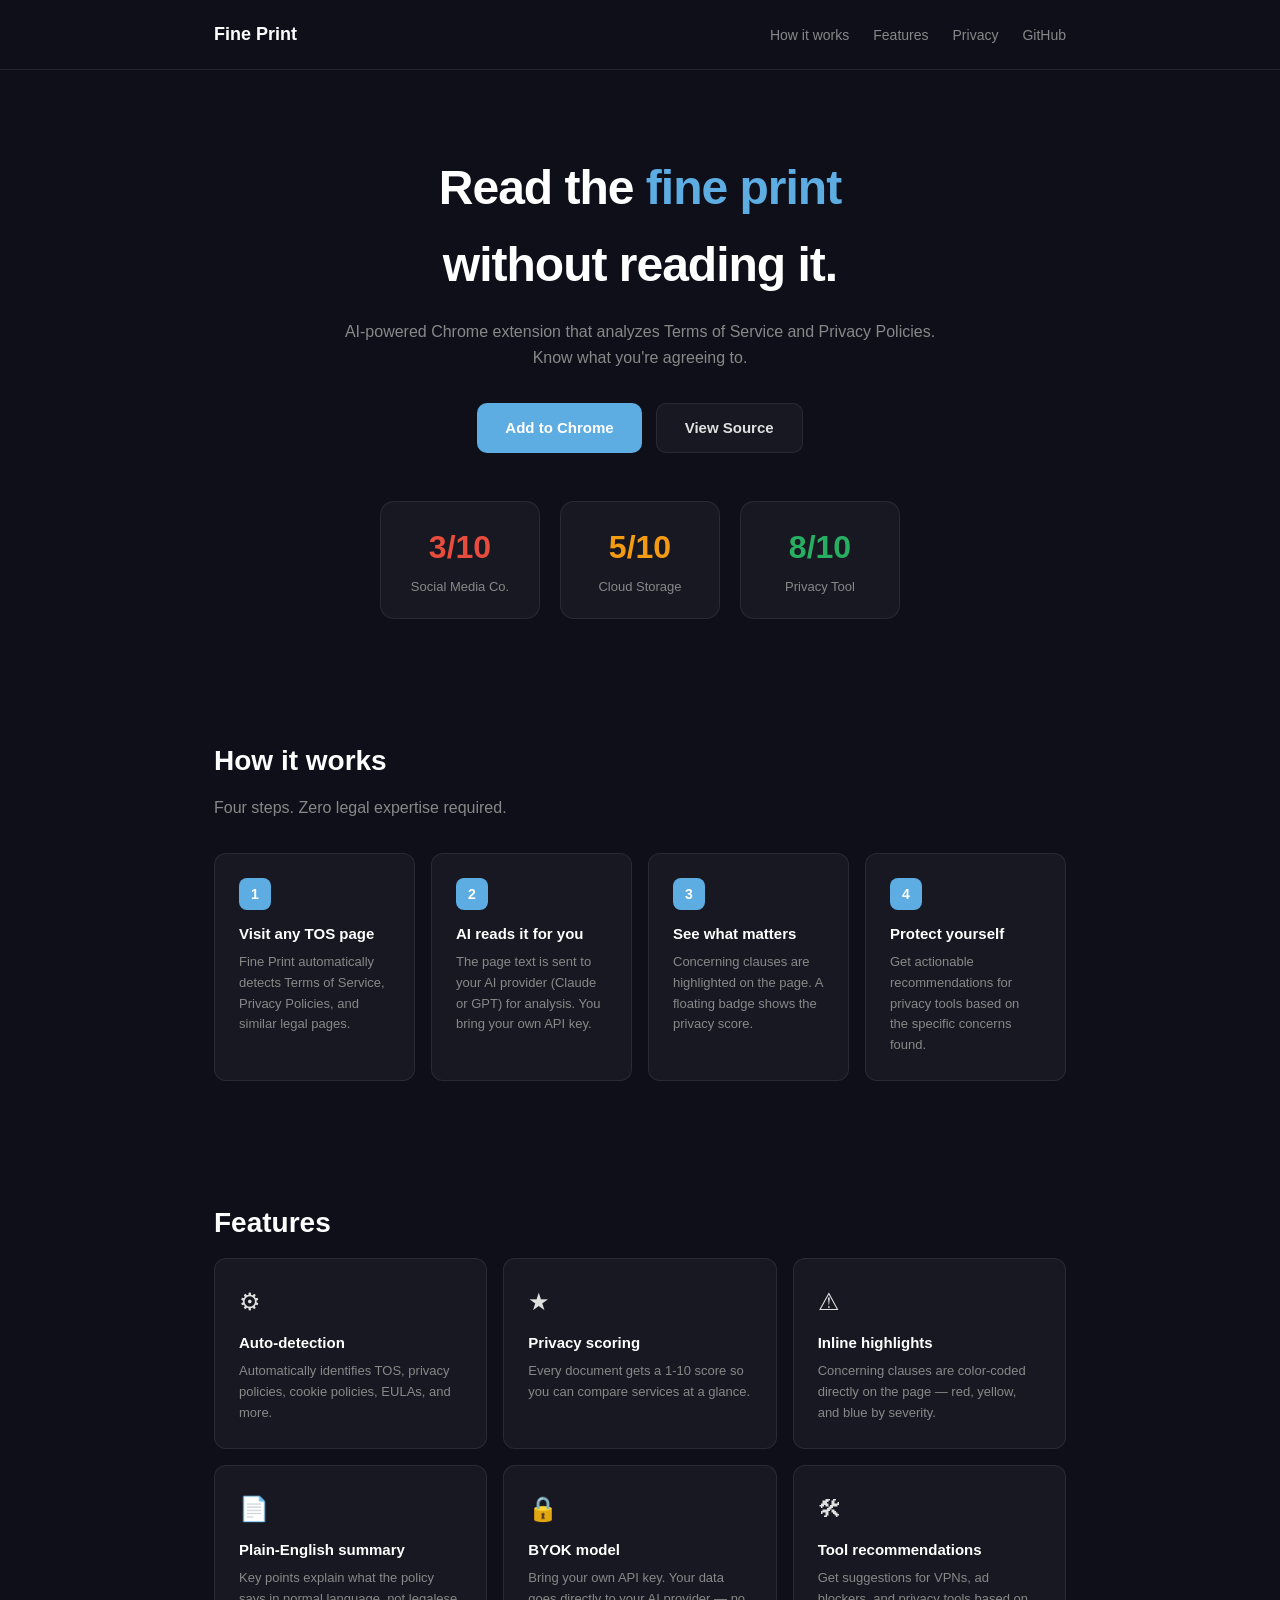
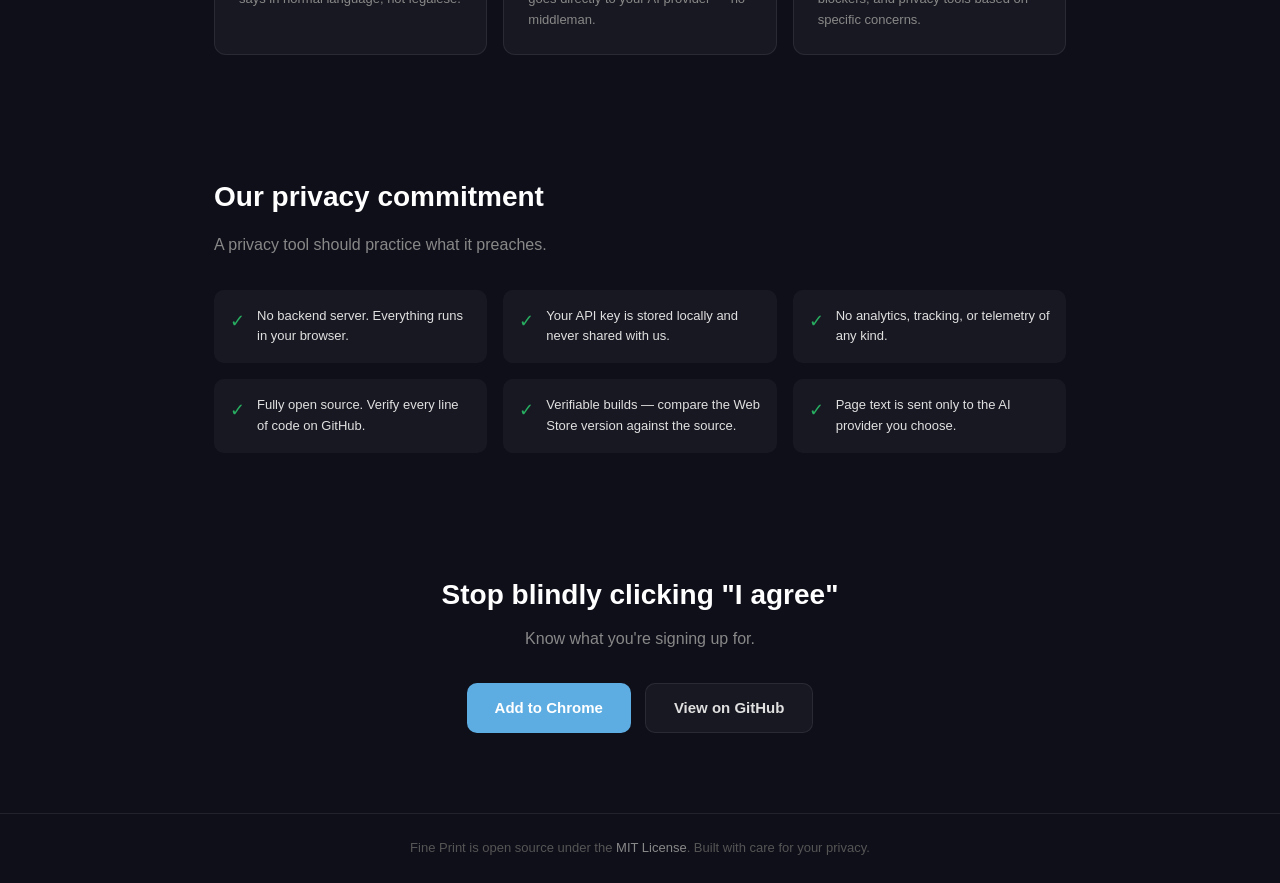
==== docs/index.html @ f0d0cf6c "Add landing page for GitHub Pages Single-page site with hero, how it works, features, privacy commit" ====
<!DOCTYPE html>
<html lang="en">
<head>
  <meta charset="UTF-8">
  <meta name="viewport" content="width=device-width, initial-scale=1.0">
  <title>Fine Print — AI-Powered TOS & Privacy Policy Analyzer</title>
  <meta name="description" content="Chrome extension that reads Terms of Service and Privacy Policies for you. Highlights concerns, scores privacy, and recommends protection tools.">
  <style>
    * { margin: 0; padding: 0; box-sizing: border-box; }

    :root {
      --bg: #0f0f1a;
      --surface: rgba(255, 255, 255, 0.04);
      --border: rgba(255, 255, 255, 0.08);
      --text: #e0e0e0;
      --text-muted: #888;
      --accent: #5dade2;
      --accent-hover: #4a9cd6;
      --red: #e74c3c;
      --yellow: #f39c12;
      --green: #27ae60;
    }

    body {
      font-family: -apple-system, BlinkMacSystemFont, 'Segoe UI', Roboto, sans-serif;
      background: var(--bg);
      color: var(--text);
      line-height: 1.6;
      -webkit-font-smoothing: antialiased;
    }

    .container {
      max-width: 900px;
      margin: 0 auto;
      padding: 0 24px;
    }

    /* Nav */
    nav {
      padding: 20px 0;
      border-bottom: 1px solid var(--border);
    }

    nav .container {
      display: flex;
      justify-content: space-between;
      align-items: center;
    }

    .nav-brand {
      font-size: 18px;
      font-weight: 700;
      color: #fff;
      text-decoration: none;
    }

    .nav-links {
      display: flex;
      gap: 24px;
      list-style: none;
    }

    .nav-links a {
      color: var(--text-muted);
      text-decoration: none;
      font-size: 14px;
      transition: color 0.15s;
    }

    .nav-links a:hover { color: #fff; }

    /* Hero */
    .hero {
      padding: 80px 0 60px;
      text-align: center;
    }

    .hero h1 {
      font-size: 48px;
      font-weight: 800;
      color: #fff;
      margin-bottom: 16px;
      letter-spacing: -1px;
    }

    .hero h1 span { color: var(--accent); }

    .hero p {
      font-size: 20px;
      color: var(--text-muted);
      max-width: 600px;
      margin: 0 auto 32px;
    }

    .hero-buttons {
      display: flex;
      gap: 14px;
      justify-content: center;
      flex-wrap: wrap;
    }

    .btn {
      display: inline-flex;
      align-items: center;
      gap: 8px;
      padding: 12px 28px;
      border-radius: 10px;
      font-size: 15px;
      font-weight: 600;
      text-decoration: none;
      transition: background 0.15s, transform 0.1s;
    }

    .btn:active { transform: scale(0.97); }

    .btn-primary {
      background: var(--accent);
      color: #fff;
    }

    .btn-primary:hover { background: var(--accent-hover); }

    .btn-secondary {
      background: var(--surface);
      color: var(--text);
      border: 1px solid var(--border);
    }

    .btn-secondary:hover {
      background: rgba(255, 255, 255, 0.08);
    }

    /* Score demo */
    .score-demo {
      display: flex;
      justify-content: center;
      gap: 20px;
      margin-top: 48px;
      flex-wrap: wrap;
    }

    .score-card {
      background: var(--surface);
      border: 1px solid var(--border);
      border-radius: 14px;
      padding: 20px 28px;
      text-align: center;
      min-width: 160px;
    }

    .score-card .score {
      font-size: 32px;
      font-weight: 800;
      margin-bottom: 4px;
    }

    .score-card .label {
      font-size: 13px;
      color: var(--text-muted);
    }

    /* Sections */
    section {
      padding: 60px 0;
    }

    section h2 {
      font-size: 28px;
      font-weight: 700;
      color: #fff;
      margin-bottom: 12px;
    }

    section > .container > p {
      color: var(--text-muted);
      margin-bottom: 32px;
      font-size: 16px;
    }

    /* How it works */
    .steps {
      display: grid;
      grid-template-columns: repeat(auto-fit, minmax(200px, 1fr));
      gap: 16px;
    }

    .step {
      background: var(--surface);
      border: 1px solid var(--border);
      border-radius: 12px;
      padding: 24px;
    }

    .step-number {
      width: 32px;
      height: 32px;
      border-radius: 8px;
      background: var(--accent);
      color: #fff;
      display: flex;
      align-items: center;
      justify-content: center;
      font-weight: 700;
      font-size: 14px;
      margin-bottom: 12px;
    }

    .step h3 {
      font-size: 15px;
      font-weight: 600;
      color: #fff;
      margin-bottom: 6px;
    }

    .step p {
      font-size: 13px;
      color: var(--text-muted);
    }

    /* Features */
    .features {
      display: grid;
      grid-template-columns: repeat(auto-fit, minmax(250px, 1fr));
      gap: 16px;
    }

    .feature {
      background: var(--surface);
      border: 1px solid var(--border);
      border-radius: 12px;
      padding: 24px;
    }

    .feature-icon {
      font-size: 24px;
      margin-bottom: 10px;
    }

    .feature h3 {
      font-size: 15px;
      font-weight: 600;
      color: #fff;
      margin-bottom: 6px;
    }

    .feature p {
      font-size: 13px;
      color: var(--text-muted);
    }

    /* Privacy section */
    .privacy-grid {
      display: grid;
      grid-template-columns: repeat(auto-fit, minmax(220px, 1fr));
      gap: 16px;
    }

    .privacy-item {
      display: flex;
      align-items: flex-start;
      gap: 12px;
      padding: 16px;
      background: var(--surface);
      border-radius: 10px;
    }

    .privacy-check {
      color: var(--green);
      font-size: 18px;
      flex-shrink: 0;
      margin-top: 1px;
    }

    .privacy-item p {
      font-size: 13px;
      color: var(--text);
    }

    /* CTA */
    .cta {
      text-align: center;
      padding: 60px 0 80px;
    }

    .cta h2 {
      margin-bottom: 8px;
    }

    .cta p {
      color: var(--text-muted);
      margin-bottom: 24px;
    }

    /* Footer */
    footer {
      padding: 24px 0;
      border-top: 1px solid var(--border);
      text-align: center;
    }

    footer p {
      font-size: 13px;
      color: #555;
    }

    footer a {
      color: var(--text-muted);
      text-decoration: none;
    }

    footer a:hover { color: var(--accent); }

    /* Responsive */
    @media (max-width: 600px) {
      .hero h1 { font-size: 32px; }
      .hero p { font-size: 16px; }
      section h2 { font-size: 22px; }
      .score-demo { gap: 10px; }
      .score-card { min-width: 100px; padding: 14px 18px; }
    }
  </style>
</head>
<body>

  <nav>
    <div class="container">
      <a href="/" class="nav-brand">Fine Print</a>
      <ul class="nav-links">
        <li><a href="#how-it-works">How it works</a></li>
        <li><a href="#features">Features</a></li>
        <li><a href="#privacy">Privacy</a></li>
        <li><a href="https://github.com/CEA-Brad/fine-print">GitHub</a></li>
      </ul>
    </div>
  </nav>

  <section class="hero">
    <div class="container">
      <h1>Read the <span>fine print</span><br>without reading it.</h1>
      <p>AI-powered Chrome extension that analyzes Terms of Service and Privacy Policies. Know what you're agreeing to.</p>
      <div class="hero-buttons">
        <a href="#" class="btn btn-primary">Add to Chrome</a>
        <a href="https://github.com/CEA-Brad/fine-print" class="btn btn-secondary">View Source</a>
      </div>
      <div class="score-demo">
        <div class="score-card">
          <div class="score" style="color: var(--red)">3/10</div>
          <div class="label">Social Media Co.</div>
        </div>
        <div class="score-card">
          <div class="score" style="color: var(--yellow)">5/10</div>
          <div class="label">Cloud Storage</div>
        </div>
        <div class="score-card">
          <div class="score" style="color: var(--green)">8/10</div>
          <div class="label">Privacy Tool</div>
        </div>
      </div>
    </div>
  </section>

  <section id="how-it-works">
    <div class="container">
      <h2>How it works</h2>
      <p>Four steps. Zero legal expertise required.</p>
      <div class="steps">
        <div class="step">
          <div class="step-number">1</div>
          <h3>Visit any TOS page</h3>
          <p>Fine Print automatically detects Terms of Service, Privacy Policies, and similar legal pages.</p>
        </div>
        <div class="step">
          <div class="step-number">2</div>
          <h3>AI reads it for you</h3>
          <p>The page text is sent to your AI provider (Claude or GPT) for analysis. You bring your own API key.</p>
        </div>
        <div class="step">
          <div class="step-number">3</div>
          <h3>See what matters</h3>
          <p>Concerning clauses are highlighted on the page. A floating badge shows the privacy score.</p>
        </div>
        <div class="step">
          <div class="step-number">4</div>
          <h3>Protect yourself</h3>
          <p>Get actionable recommendations for privacy tools based on the specific concerns found.</p>
        </div>
      </div>
    </div>
  </section>

  <section id="features">
    <div class="container">
      <h2>Features</h2>
      <div class="features">
        <div class="feature">
          <div class="feature-icon">&#9881;</div>
          <h3>Auto-detection</h3>
          <p>Automatically identifies TOS, privacy policies, cookie policies, EULAs, and more.</p>
        </div>
        <div class="feature">
          <div class="feature-icon">&#9733;</div>
          <h3>Privacy scoring</h3>
          <p>Every document gets a 1-10 score so you can compare services at a glance.</p>
        </div>
        <div class="feature">
          <div class="feature-icon">&#9888;</div>
          <h3>Inline highlights</h3>
          <p>Concerning clauses are color-coded directly on the page — red, yellow, and blue by severity.</p>
        </div>
        <div class="feature">
          <div class="feature-icon">&#128196;</div>
          <h3>Plain-English summary</h3>
          <p>Key points explain what the policy says in normal language, not legalese.</p>
        </div>
        <div class="feature">
          <div class="feature-icon">&#128274;</div>
          <h3>BYOK model</h3>
          <p>Bring your own API key. Your data goes directly to your AI provider — no middleman.</p>
        </div>
        <div class="feature">
          <div class="feature-icon">&#128736;</div>
          <h3>Tool recommendations</h3>
          <p>Get suggestions for VPNs, ad blockers, and privacy tools based on specific concerns.</p>
        </div>
      </div>
    </div>
  </section>

  <section id="privacy">
    <div class="container">
      <h2>Our privacy commitment</h2>
      <p>A privacy tool should practice what it preaches.</p>
      <div class="privacy-grid">
        <div class="privacy-item">
          <span class="privacy-check">&#10003;</span>
          <p>No backend server. Everything runs in your browser.</p>
        </div>
        <div class="privacy-item">
          <span class="privacy-check">&#10003;</span>
          <p>Your API key is stored locally and never shared with us.</p>
        </div>
        <div class="privacy-item">
          <span class="privacy-check">&#10003;</span>
          <p>No analytics, tracking, or telemetry of any kind.</p>
        </div>
        <div class="privacy-item">
          <span class="privacy-check">&#10003;</span>
          <p>Fully open source. Verify every line of code on GitHub.</p>
        </div>
        <div class="privacy-item">
          <span class="privacy-check">&#10003;</span>
          <p>Verifiable builds — compare the Web Store version against the source.</p>
        </div>
        <div class="privacy-item">
          <span class="privacy-check">&#10003;</span>
          <p>Page text is sent only to the AI provider you choose.</p>
        </div>
      </div>
    </div>
  </section>

  <section class="cta">
    <div class="container">
      <h2>Stop blindly clicking "I agree"</h2>
      <p>Know what you're signing up for.</p>
      <div class="hero-buttons">
        <a href="#" class="btn btn-primary">Add to Chrome</a>
        <a href="https://github.com/CEA-Brad/fine-print" class="btn btn-secondary">View on GitHub</a>
      </div>
    </div>
  </section>

  <footer>
    <div class="container">
      <p>Fine Print is open source under the <a href="https://github.com/CEA-Brad/fine-print/blob/main/LICENSE">MIT License</a>. Built with care for your privacy.</p>
    </div>
  </footer>

</body>
</html>
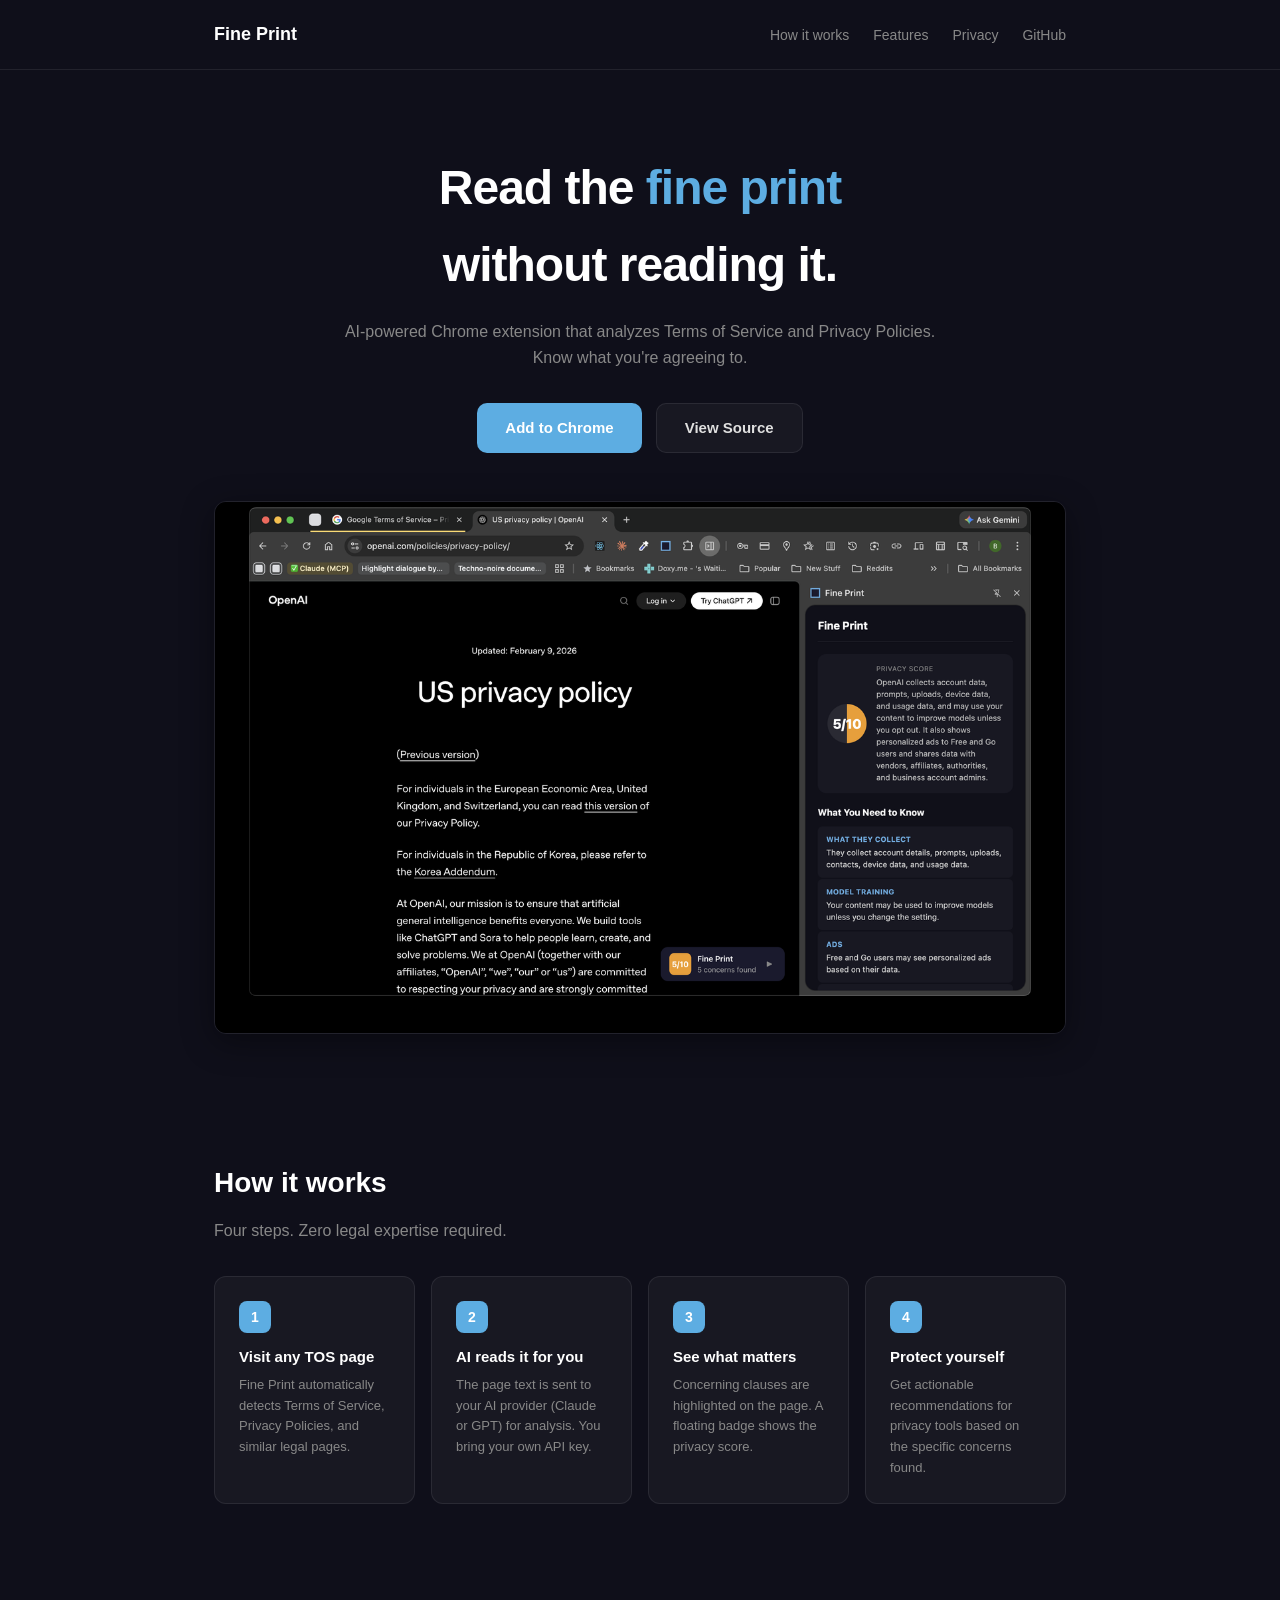
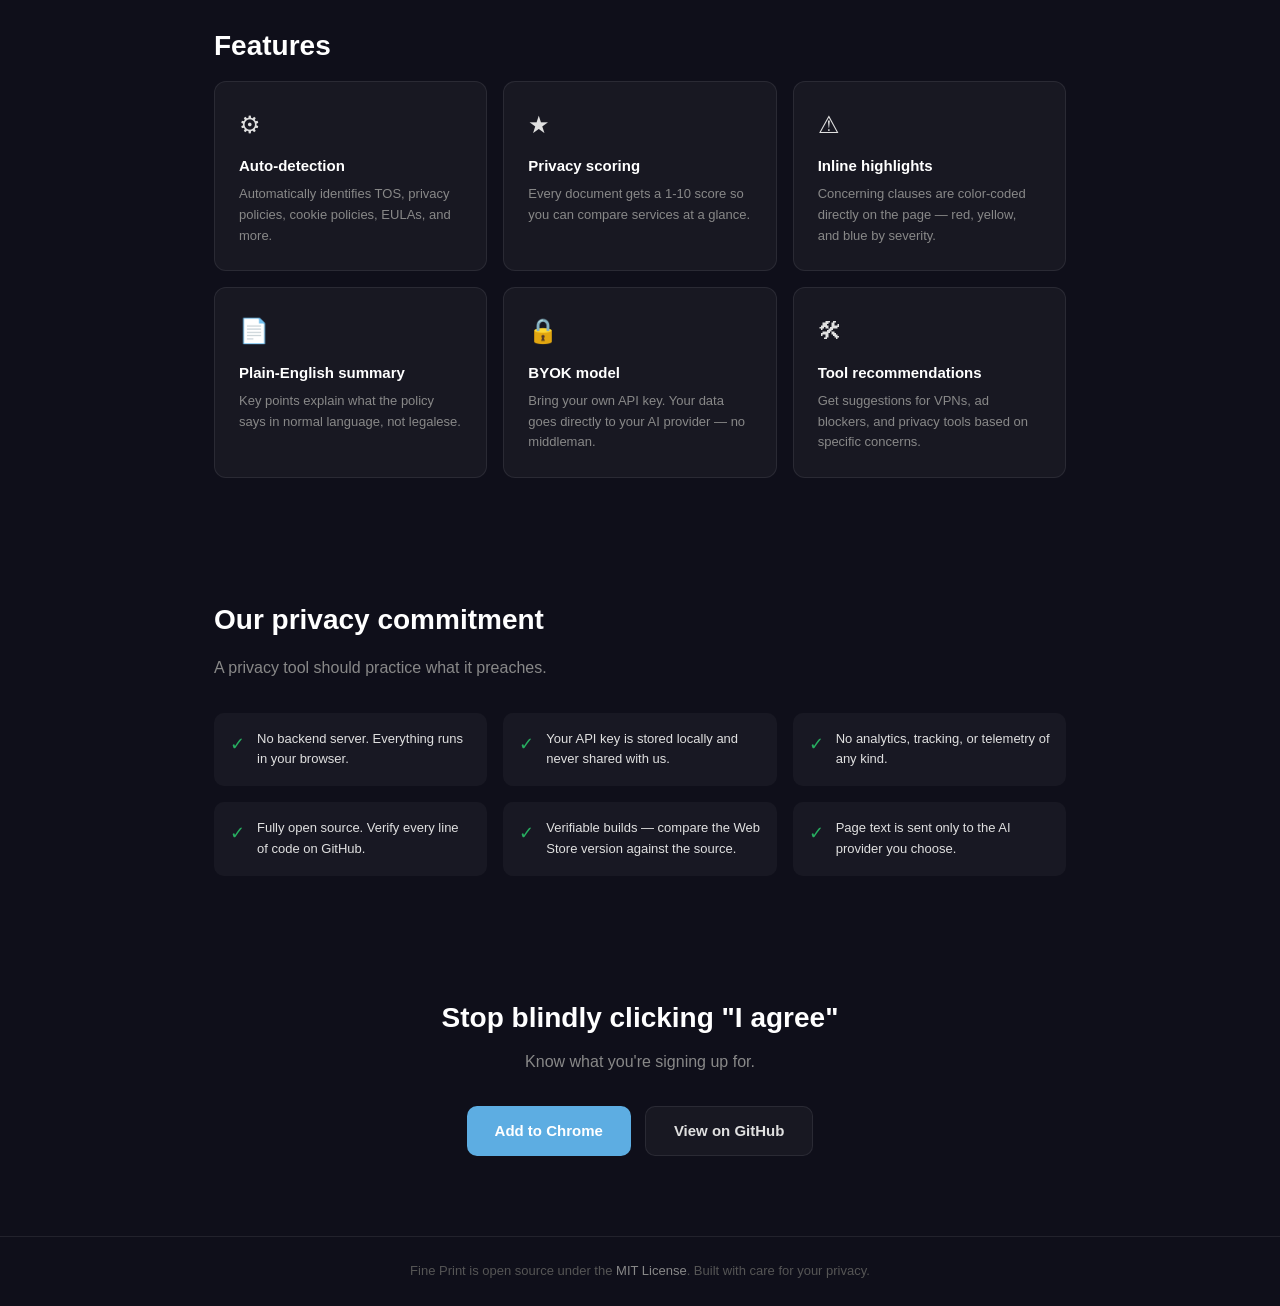
==== commit 823a8799: "Replace score cards with real product screenshot Swapped the generic mock score cards in the hero se" ====
--- a/docs/index.html
+++ b/docs/index.html
@@ -130,33 +130,16 @@
       background: rgba(255, 255, 255, 0.08);
     }
 
-    /* Score demo */
-    .score-demo {
-      display: flex;
-      justify-content: center;
-      gap: 20px;
+    /* Hero screenshot */
+    .hero-screenshot {
       margin-top: 48px;
-      flex-wrap: wrap;
-    }
-
-    .score-card {
-      background: var(--surface);
+    }
+
+    .hero-screenshot img {
+      max-width: 100%;
+      border-radius: 12px;
       border: 1px solid var(--border);
-      border-radius: 14px;
-      padding: 20px 28px;
-      text-align: center;
-      min-width: 160px;
-    }
-
-    .score-card .score {
-      font-size: 32px;
-      font-weight: 800;
-      margin-bottom: 4px;
-    }
-
-    .score-card .label {
-      font-size: 13px;
-      color: var(--text-muted);
+      box-shadow: 0 8px 32px rgba(0, 0, 0, 0.4);
     }
 
     /* Sections */
@@ -342,19 +325,8 @@
         <a href="#" class="btn btn-primary">Add to Chrome</a>
         <a href="https://github.com/CEA-Brad/fine-print" class="btn btn-secondary">View Source</a>
       </div>
-      <div class="score-demo">
-        <div class="score-card">
-          <div class="score" style="color: var(--red)">3/10</div>
-          <div class="label">Social Media Co.</div>
-        </div>
-        <div class="score-card">
-          <div class="score" style="color: var(--yellow)">5/10</div>
-          <div class="label">Cloud Storage</div>
-        </div>
-        <div class="score-card">
-          <div class="score" style="color: var(--green)">8/10</div>
-          <div class="label">Privacy Tool</div>
-        </div>
+      <div class="hero-screenshot">
+        <img src="screenshot.png" alt="Fine Print analyzing a privacy policy — showing privacy score, key points, and highlighted concerns">
       </div>
     </div>
   </section>
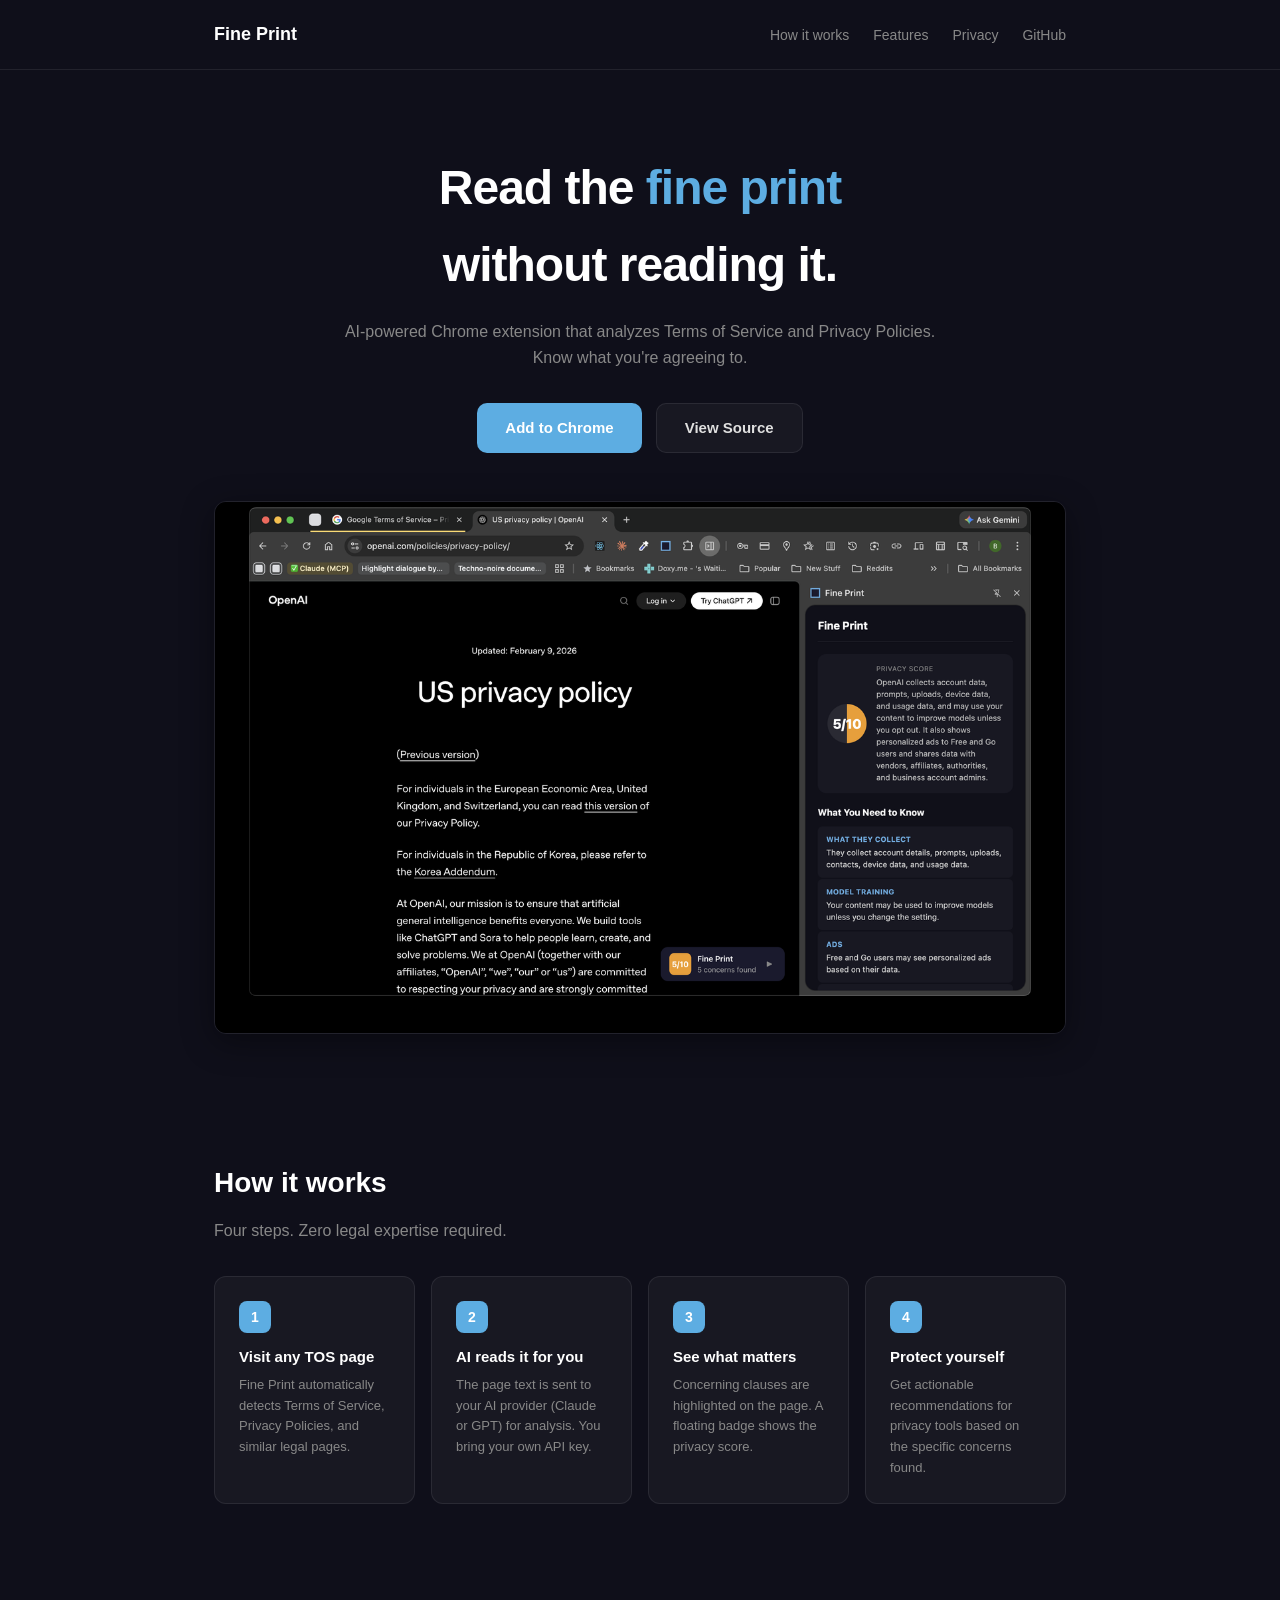
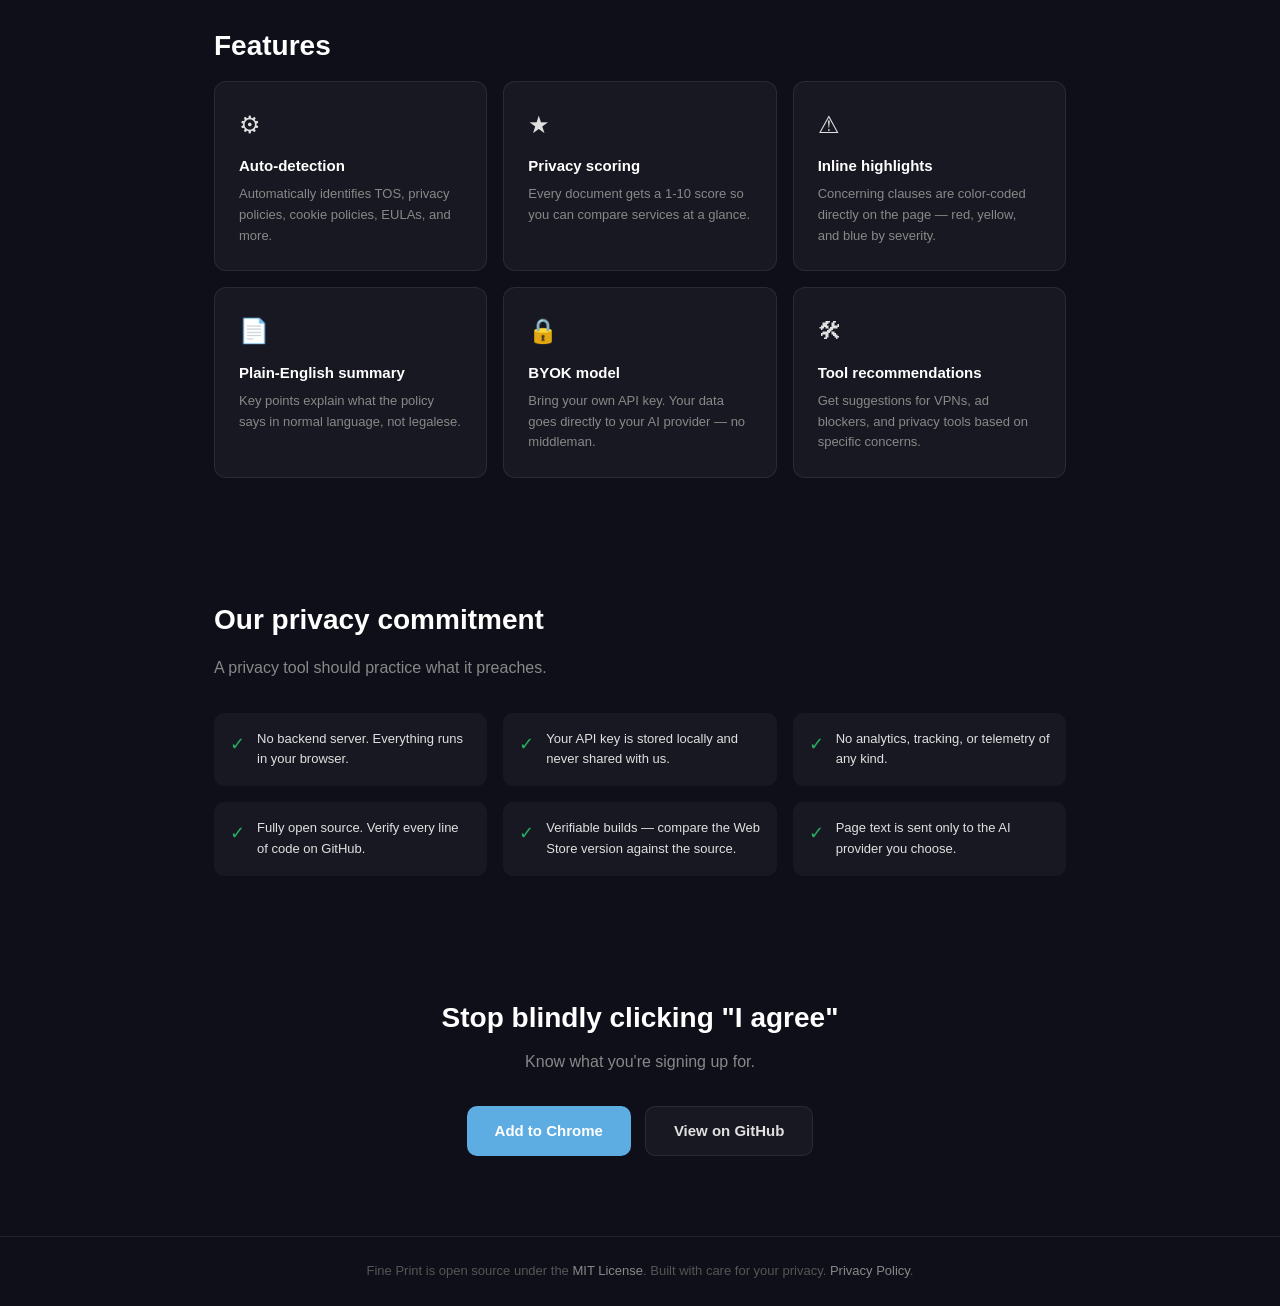
==== commit 315a4d33: "Add privacy policy page for Chrome Web Store submission Co-Authored-By: Claude Opus 4.6 (1M context)" ====
--- a/docs/index.html
+++ b/docs/index.html
@@ -444,7 +444,7 @@
 
   <footer>
     <div class="container">
-      <p>Fine Print is open source under the <a href="https://github.com/CEA-Brad/fine-print/blob/main/LICENSE">MIT License</a>. Built with care for your privacy.</p>
+      <p>Fine Print is open source under the <a href="https://github.com/CEA-Brad/fine-print/blob/main/LICENSE">MIT License</a>. Built with care for your privacy. <a href="privacy-policy.html">Privacy Policy</a>.</p>
     </div>
   </footer>
 
